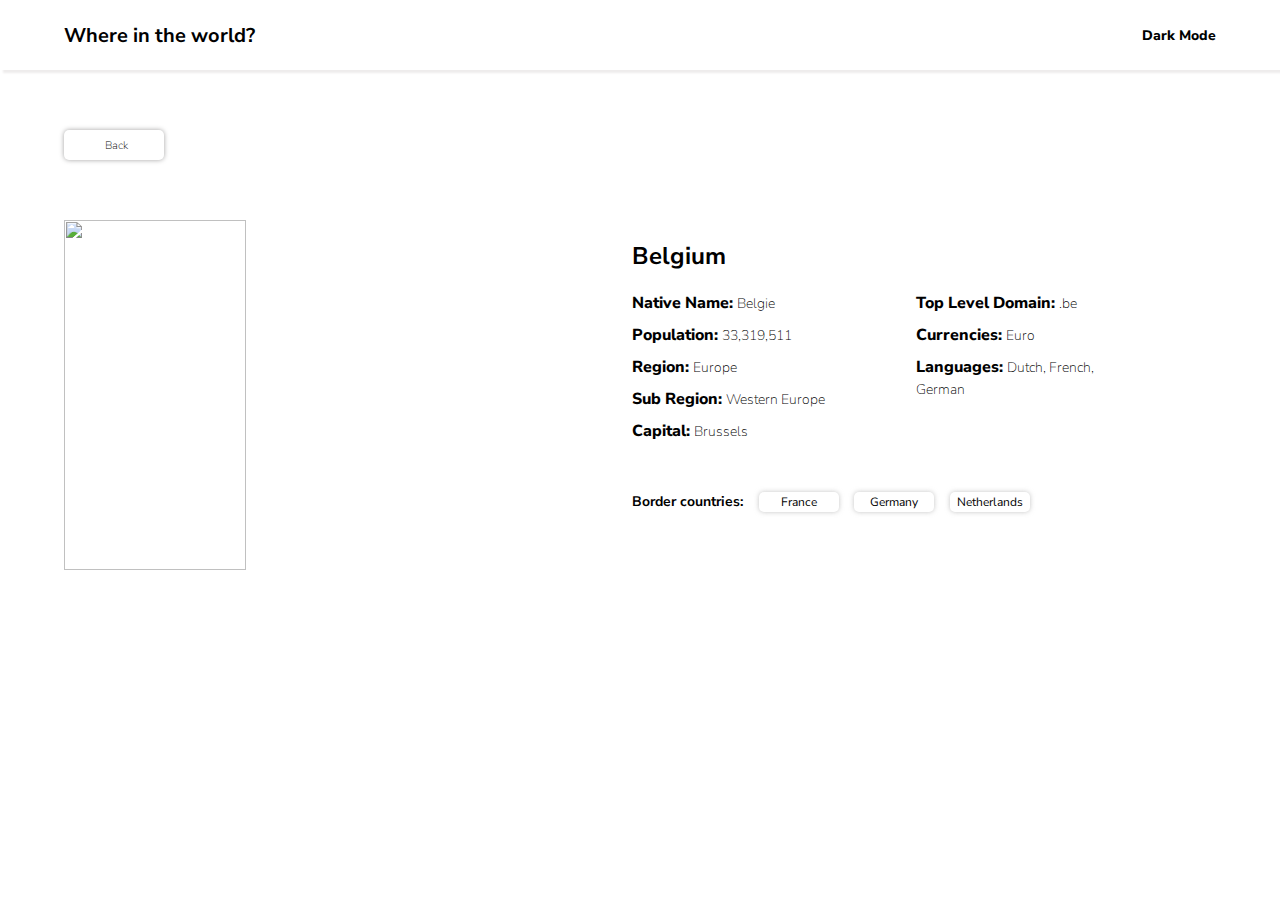
==== details.html @ db7af7ea "Fixing the Font issues" ====
<!DOCTYPE html>
<html lang="en">
<head>
    <meta charset="UTF-8">
    <title>Germany</title>
    <link href='https://fonts.googleapis.com/css?family=Nunito Sans' rel='stylesheet'>

    <link rel="stylesheet" href="./index.css">
    <script src="https://kit.fontawesome.com/ff2a8f7fd6.js" crossorigin="anonymous"></script>
</head>
<body style="background-color: white">

<nav>
    <div class="name">
        <h3>Where in the world?</h3>
    </div>
    <div class="mode">
        <i class="fa-regular fa-moon"></i>Dark Mode
    </div>
</nav>

<div class="container" id="back">
    <a class="btn" href="./index.html">
        <i class="fa-solid fa-arrow-left-long"></i>
        <span> Back</span>
    </a>
</div>

<div class="container" id="detailsContainer">
    <img class="img" src="./flags/bel.png" alt="">
    <div class="details" id="details">
        <h2 class="title">Belgium</h2>
        <div class="information" >
            <label>
                Native Name:
                <span>Belgie</span>
            </label>
            <label>
                Population:
                <span>33,319,511</span>
            </label>
            <label>
                Region:
                <span>Europe</span>
            </label>
            <label>
                Sub Region:
                <span>Western Europe</span>
            </label>

            <label id="capital">
                Capital:
                <span>Brussels</span>
            </label>
            <label>
                Top Level Domain:
                <span>.be</span>
            </label>
            <label>
                Currencies:
                <span>Euro</span>
            </label>

            <label>
                Languages:
                <span>Dutch, French, German</span>
            </label>
        </div>
        <div class="border-countries">
            <label>
               <span id="countries">Border countries:</span>
                <a class="btn" href="./index.html">
                    France
                </a>
                <a class="btn" href="./index.html">
                    Germany
                </a>
                <a class="btn" href="./index.html">
                    Netherlands
                </a>
            </label>
        </div>
    </div>

</div>

</body>

</html>
---- index.css ----
body {
    font-weight: 800;
    font-family: 'Nunito Sans';
    margin: 0;
    background-color: #fafafa;
}

nav {
    background-color: white;
    display: flex;
    justify-content: space-between;
    align-items: center;
    height: 70px;
    width: 100%;
    box-shadow: 3px 3px 2px #eeecec;
}

nav h3 {
    font-size: 20px
}

.container {
    margin: 50px 80px 50px 5%;
    display: flex;
    flex-flow: wrap;
    justify-content: space-between;
}

.Flags-container {
    margin: 50px 80px 50px 5%;
    display: grid;
    flex-flow: wrap;
    justify-content: space-between;
    /*grid-template-columns: 1fr 1fr 1fr 1fr;*/
    column-gap: 8%;
    /*row-gap: 70px;*/
    grid-template-columns: repeat(auto-fill, minmax(230px, 1fr));
    grid-auto-rows: minmax(230px, auto);
}
@media only screen and (max-width: 1100px) {

    .Flags-container {

        grid-template-columns: repeat(auto-fill, minmax(200px, 1fr));
        grid-auto-rows: minmax(200px, auto);
    }
}

.searchContainer {
    width: 33%;
    border-radius: 3px;
    display: flex;
    box-shadow: 0 0 5px rgba(177, 173, 173, 0.19);
    /*min-width: 200px;*/
    background-color: white;
}


.fa-solid {
    background-color: white;
    margin: 15px;

}

.search {
    width: 100%;
    border: 0;
    border-radius: 5px;
}

.search:focus, .filter:focus {
    outline: none;
}

.filter {
    border: 0;
    box-shadow: 0 0 5px #ece9e9;
    border-radius: 5px;
    width: 150px;
    padding: 15px;
    position: relative;
    align-content: center;
    background-color: white;
}

.name {
    margin-left: 5%;
}

.mode {
    margin-right: 5%;
    font-size: 14px;
}

.flag {
    border-radius: 5px 5px 0 0;
    width: 230px;
    width: 100%;
    height: 150px;
}

a {
    text-decoration: none;
    color: black;
}

.card {
    border-radius: 5px;
    background-color: white;
    margin-bottom: 70px;
}

.details {
    display: flex;
    flex-flow: column wrap;
    padding-bottom: 40px;
}

.details label, .details h4 {
    margin-left: 20px;
}

.details label {
    margin-bottom: 5px;
}

span {
    font-size: 14px;
    font-weight: 12;
}

.filter:hover {
    cursor: pointer;
}

.filter span {
    background-color: #ffffff;
    height: 20px;
    padding-right: 26px;
    margin-left: 10px;
}

.filter .fa-solid {
    margin: 0px;
    margin-left: -1px;
    font-weight: lighter;
}

.options {

    display: none;
    position: absolute;
    width: 180px;
    border-radius: 5px;
    margin-left: -15px;
    margin-top: 16px;
    box-shadow: 0 0 5px #ece9e9;
    z-index: 1;
    background-color: white;

}

.options option {
    padding: 5px 14px;
    display: block;
}

.filter:hover .options {
    display: block;
}

.filter:hover .options option:hover {
    background-color: rgba(186, 186, 186, 0.62);
}

.card:hover {
    cursor: pointer;
}

@media only screen and (max-width: 375px) {
    /*.container {*/
    /*    flex-flow: column wrap;*/
    /*    justify-content: center;*/
    /*}*/

    /*.flag {*/
    /*    width: 100%;*/
    /*    height: 75%;*/
    /*}*/

    /*.searchContainer {*/
    /*    width: 100%;*/
    /*    margin-bottom: 25px;*/
    /*}*/

    /*.name h1 {*/
    /*    font-size: 17px;*/
    /*}*/

    /*.Flags-container {*/
    /*    grid-template-columns: 1fr;*/
    /*}*/
}


@media only screen and (max-width: 505px) {

    .searchContainer {
        width: 100%;
        margin-bottom: 25px;
    }
}

#back {
    margin-top: 60px
}

#details {
    width: 50%
}

#detailsContainer {
    margin-top: 60px
}

.btn {
    background-color: white;
    box-shadow: 0 0 5px #a3a2a2;
    width: 100px;
    border-radius: 5px;
    height: 30px;
    align-items: center;
    display: flex;
    justify-content: center;
    cursor: pointer;
}

.btn span {
    font-size: 11px;
    margin-left: -8px;
}

.btn .fa-solid {
    margin-left: -3px;
    font-size: 12px;
}

.img {
    width: 40%;
    height: 350px;
}

.information {
    display: flex;
    justify-content: flex-start;
    flex-flow: column wrap;
    height: 170px;
}

.information label {
    margin-left: 0;
    margin-bottom: 10px;
    width: 40%;
}

.border-countries {
    margin-top: 30px;
}

.border-countries .btn {
    font-size: 12px;
    font-weight: normal;
    width: 80px;
    height: 20px;
    box-shadow: 0 0 5px rgba(163, 162, 162, 0.64);
}

.border-countries label {
    margin-left: 0;
    display: flex;
    flex-flow: row wrap;
    justify-content: space-between;
    width: 55%;
}

#countries {
    font-weight: bold;
}

@media only screen and (max-width: 1400px) {
    .border-countries label {
        width: 70%;
    }
}

@media only screen and (max-width: 700px) {
    .information label {
        width: 60%;
    }

    .img {
        width: 50%;
    }
}

@media only screen and (max-width: 575px) {
    .information label {
        font-size: 12px;
    }

    .information label span {
        font-size: 12px;
    }

    .border-countries label {
        width: 100%;
    }
}

@media only screen and (max-width: 375px) {
    .img {
        width: 80%;
        height: 200px;
    }

    .information label {
        width: 100%;
    }

    .information {
        height: 270px;
    }

    #back {
        margin-top: 40px
    }

    .mode, .name h3 {
        font-size: 16px;
    }

    .mode {
        font-size: 12px;
    }

    #details {
        width: 100%
    }

    #capital {
        margin-bottom: 40px;
    }

    #countries {
        width: 100%;
        margin-bottom: 10px;
    }

    .border-countries label {
        width: 80%;
    }

    #detailsContainer {
        width: 100%;
    }
}
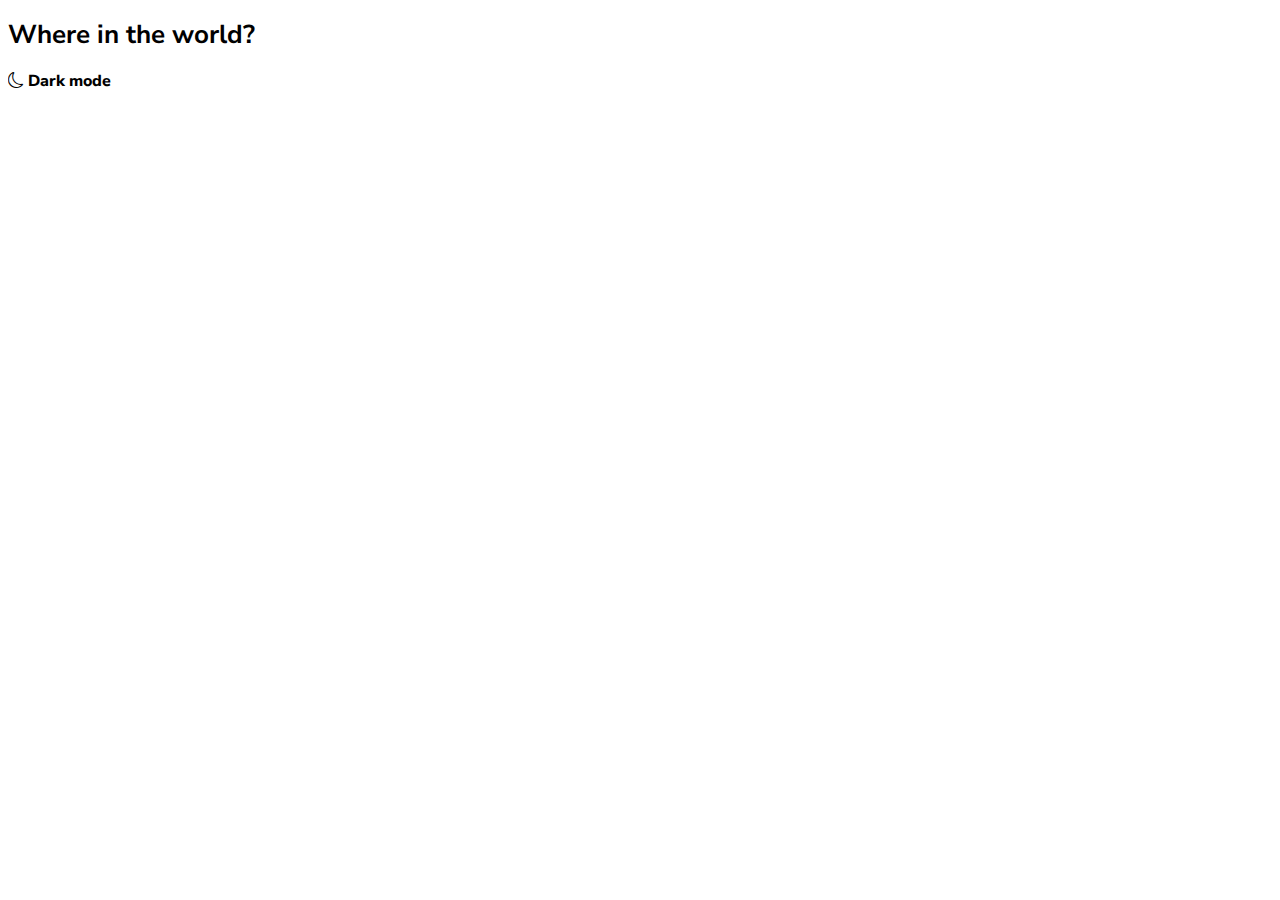
==== commit 24db4012: "Designing the home page" ====
--- a/details.html
+++ b/details.html
@@ -2,88 +2,28 @@
 <html lang="en">
 <head>
     <meta charset="UTF-8">
-    <title>Germany</title>
+    <title>Details</title>
+    <link href="https://cdn.jsdelivr.net/npm/bootstrap@5.2.0/dist/css/bootstrap.min.css" rel="stylesheet"
+          integrity="sha384-gH2yIJqKdNHPEq0n4Mqa/HGKIhSkIHeL5AyhkYV8i59U5AR6csBvApHHNl/vI1Bx" crossorigin="anonymous">
+    <link rel="stylesheet" href="https://cdn.jsdelivr.net/npm/bootstrap-icons@1.9.1/font/bootstrap-icons.css">
+    <link rel="stylesheet" href="./index.css">
     <link href='https://fonts.googleapis.com/css?family=Nunito Sans' rel='stylesheet'>
+</head>
+<body>
 
-    <link rel="stylesheet" href="./index.css">
-    <script src="https://kit.fontawesome.com/ff2a8f7fd6.js" crossorigin="anonymous"></script>
-</head>
-<body style="background-color: white">
 
-<nav>
-    <div class="name">
-        <h3>Where in the world?</h3>
-    </div>
-    <div class="mode">
-        <i class="fa-regular fa-moon"></i>Dark Mode
-    </div>
-</nav>
+<header class="navbar align-items-center p-2 ps-5 pe-5 mb-5 bg-white shadow-sm d-flex flex-nowrap justify-content-between">
 
-<div class="container" id="back">
-    <a class="btn" href="./index.html">
-        <i class="fa-solid fa-arrow-left-long"></i>
-        <span> Back</span>
-    </a>
-</div>
-
-<div class="container" id="detailsContainer">
-    <img class="img" src="./flags/bel.png" alt="">
-    <div class="details" id="details">
-        <h2 class="title">Belgium</h2>
-        <div class="information" >
-            <label>
-                Native Name:
-                <span>Belgie</span>
-            </label>
-            <label>
-                Population:
-                <span>33,319,511</span>
-            </label>
-            <label>
-                Region:
-                <span>Europe</span>
-            </label>
-            <label>
-                Sub Region:
-                <span>Western Europe</span>
-            </label>
-
-            <label id="capital">
-                Capital:
-                <span>Brussels</span>
-            </label>
-            <label>
-                Top Level Domain:
-                <span>.be</span>
-            </label>
-            <label>
-                Currencies:
-                <span>Euro</span>
-            </label>
-
-            <label>
-                Languages:
-                <span>Dutch, French, German</span>
-            </label>
-        </div>
-        <div class="border-countries">
-            <label>
-               <span id="countries">Border countries:</span>
-                <a class="btn" href="./index.html">
-                    France
-                </a>
-                <a class="btn" href="./index.html">
-                    Germany
-                </a>
-                <a class="btn" href="./index.html">
-                    Netherlands
-                </a>
-            </label>
-        </div>
+    <div class="navbar-brand ms-4">
+        <h1 class="mt-2">Where in the world?</h1>
     </div>
 
+    <div class="me-4 align-items-center "><i class="bi bi-moon "></i> Dark mode</div>
+</header>
+
+<div>
+    
 </div>
 
 </body>
-
 </html>
--- a/index.css
+++ b/index.css
@@ -1,366 +1,85 @@
 body {
     font-weight: 800;
     font-family: 'Nunito Sans';
-    margin: 0;
-    background-color: #fafafa;
 }
 
-nav {
-    background-color: white;
-    display: flex;
-    justify-content: space-between;
-    align-items: center;
-    height: 70px;
-    width: 100%;
-    box-shadow: 3px 3px 2px #eeecec;
+.navbar h1{
+    font-size: 26px;
+    font-weight: bold;
 }
-
-nav h3 {
-    font-size: 20px
-}
-
-.container {
-    margin: 50px 80px 50px 5%;
-    display: flex;
-    flex-flow: wrap;
-    justify-content: space-between;
-}
-
-.Flags-container {
-    margin: 50px 80px 50px 5%;
-    display: grid;
-    flex-flow: wrap;
-    justify-content: space-between;
-    /*grid-template-columns: 1fr 1fr 1fr 1fr;*/
-    column-gap: 8%;
-    /*row-gap: 70px;*/
-    grid-template-columns: repeat(auto-fill, minmax(230px, 1fr));
-    grid-auto-rows: minmax(230px, auto);
-}
-@media only screen and (max-width: 1100px) {
-
-    .Flags-container {
-
-        grid-template-columns: repeat(auto-fill, minmax(200px, 1fr));
-        grid-auto-rows: minmax(200px, auto);
-    }
-}
-
-.searchContainer {
-    width: 33%;
-    border-radius: 3px;
-    display: flex;
-    box-shadow: 0 0 5px rgba(177, 173, 173, 0.19);
-    /*min-width: 200px;*/
-    background-color: white;
-}
-
-
-.fa-solid {
-    background-color: white;
-    margin: 15px;
-
-}
-
 .search {
-    width: 100%;
-    border: 0;
-    border-radius: 5px;
-}
-
-.search:focus, .filter:focus {
-    outline: none;
+    width: 500px;
 }
 
 .filter {
-    border: 0;
-    box-shadow: 0 0 5px #ece9e9;
-    border-radius: 5px;
-    width: 150px;
-    padding: 15px;
-    position: relative;
-    align-content: center;
-    background-color: white;
+    width: 200px;
 }
 
-.name {
-    margin-left: 5%;
-}
-
-.mode {
-    margin-right: 5%;
-    font-size: 14px;
-}
-
-.flag {
-    border-radius: 5px 5px 0 0;
-    width: 230px;
-    width: 100%;
-    height: 150px;
-}
-
-a {
+a, a:hover{
     text-decoration: none;
     color: black;
 }
 
-.card {
-    border-radius: 5px;
-    background-color: white;
+.gx-5{
+    --bs-gutter-x: 5rem;
+}
+
+.card{
+    background-color: #fafafafa;
     margin-bottom: 70px;
 }
-
-.details {
-    display: flex;
-    flex-flow: column wrap;
-    padding-bottom: 40px;
+.card-img-top{
+    object-fit: cover;
+    height: 160px;
 }
 
-.details label, .details h4 {
-    margin-left: 20px;
+.card-body{
+border-bottom-left-radius: 5px;
+border-bottom-right-radius: 5px
 }
 
-.details label {
-    margin-bottom: 5px;
+.fs-6{
+ font-size: .9rem!important;
+}
+.control {
+    margin-left: 72px;
+    margin-right: 72px;
 }
 
-span {
-    font-size: 14px;
-    font-weight: 12;
-}
-
-.filter:hover {
-    cursor: pointer;
-}
-
-.filter span {
-    background-color: #ffffff;
-    height: 20px;
-    padding-right: 26px;
-    margin-left: 10px;
-}
-
-.filter .fa-solid {
-    margin: 0px;
-    margin-left: -1px;
-    font-weight: lighter;
-}
-
-.options {
-
-    display: none;
-    position: absolute;
-    width: 180px;
-    border-radius: 5px;
-    margin-left: -15px;
-    margin-top: 16px;
-    box-shadow: 0 0 5px #ece9e9;
-    z-index: 1;
-    background-color: white;
-
-}
-
-.options option {
-    padding: 5px 14px;
-    display: block;
-}
-
-.filter:hover .options {
-    display: block;
-}
-
-.filter:hover .options option:hover {
-    background-color: rgba(186, 186, 186, 0.62);
-}
-
-.card:hover {
-    cursor: pointer;
-}
-
-@media only screen and (max-width: 375px) {
-    /*.container {*/
-    /*    flex-flow: column wrap;*/
-    /*    justify-content: center;*/
-    /*}*/
-
-    /*.flag {*/
-    /*    width: 100%;*/
-    /*    height: 75%;*/
-    /*}*/
-
-    /*.searchContainer {*/
-    /*    width: 100%;*/
-    /*    margin-bottom: 25px;*/
-    /*}*/
-
-    /*.name h1 {*/
-    /*    font-size: 17px;*/
-    /*}*/
-
-    /*.Flags-container {*/
-    /*    grid-template-columns: 1fr;*/
-    /*}*/
-}
-
-
-@media only screen and (max-width: 505px) {
-
-    .searchContainer {
-        width: 100%;
-        margin-bottom: 25px;
+@media only screen and (max-width: 862px) {
+    .search{
+        margin-bottom: 35px;
     }
 }
 
-#back {
-    margin-top: 60px
-}
-
-#details {
-    width: 50%
-}
-
-#detailsContainer {
-    margin-top: 60px
-}
-
-.btn {
-    background-color: white;
-    box-shadow: 0 0 5px #a3a2a2;
-    width: 100px;
-    border-radius: 5px;
-    height: 30px;
-    align-items: center;
-    display: flex;
-    justify-content: center;
-    cursor: pointer;
-}
-
-.btn span {
-    font-size: 11px;
-    margin-left: -8px;
-}
-
-.btn .fa-solid {
-    margin-left: -3px;
-    font-size: 12px;
-}
-
-.img {
-    width: 40%;
-    height: 350px;
-}
-
-.information {
-    display: flex;
-    justify-content: flex-start;
-    flex-flow: column wrap;
-    height: 170px;
-}
-
-.information label {
-    margin-left: 0;
-    margin-bottom: 10px;
-    width: 40%;
-}
-
-.border-countries {
-    margin-top: 30px;
-}
-
-.border-countries .btn {
-    font-size: 12px;
-    font-weight: normal;
-    width: 80px;
-    height: 20px;
-    box-shadow: 0 0 5px rgba(163, 162, 162, 0.64);
-}
-
-.border-countries label {
-    margin-left: 0;
-    display: flex;
-    flex-flow: row wrap;
-    justify-content: space-between;
-    width: 55%;
-}
-
-#countries {
-    font-weight: bold;
-}
-
-@media only screen and (max-width: 1400px) {
-    .border-countries label {
-        width: 70%;
+@media only screen and (max-width: 519px) {
+    .navbar h1{
+        font-size: 20px;
+        font-weight: bold;
+    }
+    .navbar .me-4{
+        font-size: 14px;
     }
 }
-
-@media only screen and (max-width: 700px) {
-    .information label {
-        width: 60%;
+@media only screen and (max-width: 450px) {
+    .search{
+        width: 100%;
+    }
+    .control{
+        width: 70%;
+        margin-left: 39px;
+    }
+    .navbar{
+        padding-right: 15px !important;
+        padding-left: 15px !important;
+    }
+    .navbar h1{
+        font-size: 16px;
+        font-weight: bold;
     }
 
-    .img {
-        width: 50%;
+    .margin-sm{
+        margin-right: 60px;
+        margin-left: 60px;
     }
 }
-
-@media only screen and (max-width: 575px) {
-    .information label {
-        font-size: 12px;
-    }
-
-    .information label span {
-        font-size: 12px;
-    }
-
-    .border-countries label {
-        width: 100%;
-    }
-}
-
-@media only screen and (max-width: 375px) {
-    .img {
-        width: 80%;
-        height: 200px;
-    }
-
-    .information label {
-        width: 100%;
-    }
-
-    .information {
-        height: 270px;
-    }
-
-    #back {
-        margin-top: 40px
-    }
-
-    .mode, .name h3 {
-        font-size: 16px;
-    }
-
-    .mode {
-        font-size: 12px;
-    }
-
-    #details {
-        width: 100%
-    }
-
-    #capital {
-        margin-bottom: 40px;
-    }
-
-    #countries {
-        width: 100%;
-        margin-bottom: 10px;
-    }
-
-    .border-countries label {
-        width: 80%;
-    }
-
-    #detailsContainer {
-        width: 100%;
-    }
-}
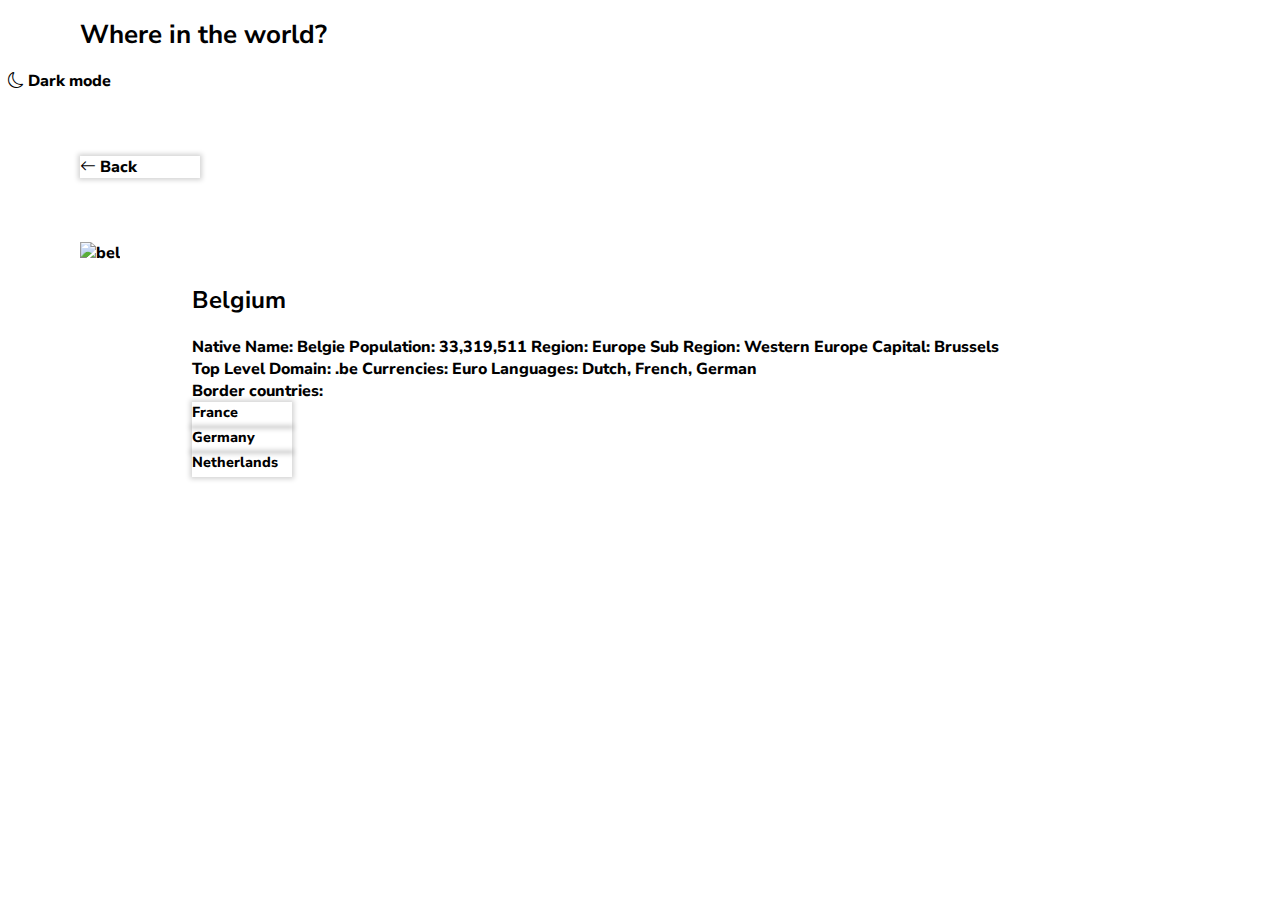
==== commit c9da8d85: "Making the Select hoverable" ====
--- a/details.html
+++ b/details.html
@@ -12,17 +12,92 @@
 <body>
 
 
-<header class="navbar align-items-center p-2 ps-5 pe-5 mb-5 bg-white shadow-sm d-flex flex-nowrap justify-content-between">
+<header class="navbar align-items-center pt-2 pb-2 bg-white shadow-sm d-flex flex-nowrap justify-content-between">
 
-    <div class="navbar-brand ms-4">
+    <div class="navbar-brand control-start">
         <h1 class="mt-2">Where in the world?</h1>
     </div>
 
-    <div class="me-4 align-items-center "><i class="bi bi-moon "></i> Dark mode</div>
+    <div class="align-items-center control-end"><i class="bi bi-moon "></i> Dark mode</div>
+
 </header>
 
-<div>
-    
+
+<div class="control-start back-shadow rounded d-flex justify-content-center p-2 fw-light align-items-center back">
+    <a href="./">
+        <i class="bi bi-arrow-left"> </i>
+        <span class="ms-1"> Back</span>
+    </a>
+</div>
+
+<div class="control-start control-end details-country d-flex flex-sm-column flex-md-row justify-content-between">
+    <img src="./flags/bel.svg" alt="bel" class="flag shadow-sm">
+    <div class=" w-50 details details-margin">
+        <h2 class="fw-bold mt-5 mb-4 fs-2">Belgium</h2>
+        <div class="d-flex justify-content-between w-100 mb-5 flex-wrap">
+            <div class="d-flex flex-column mb-4">
+                <label class="mb-2">
+                    Native Name:
+                    <span class="fw-light">Belgie</span>
+                </label>
+                <label class="mb-2">
+                    Population:
+                    <span class="fw-light">33,319,511</span>
+                </label>
+                <label class="mb-2">
+                    Region:
+                    <span class="fw-light">Europe</span>
+                </label>
+                <label class="mb-2">
+                    Sub Region:
+                    <span class="fw-light">Western Europe</span>
+                </label>
+
+                <label class="mb-2" id="capital">
+                    Capital:
+                    <span class="fw-light">Brussels</span>
+                </label>
+            </div>
+            <div class="d-flex flex-column">
+
+                <label class="mb-2">
+                    Top Level Domain:
+                    <span class="fw-light">.be</span>
+                </label>
+                <label class="mb-2">
+                    Currencies:
+                    <span class="fw-light">Euro</span>
+                </label>
+
+                <label class="mb-2">
+                    Languages:
+                    <span class="fw-light">Dutch, French, German</span>
+                </label>
+            </div>
+        </div>
+        <div class="d-flex  flex-wrap align-middle">
+            <label class="me-3 mb-2">
+                Border countries:
+            </label>
+            <div class="d-flex mb-5">
+                <div class="back-shadow border-0 rounded fw-light fs-6 text-center align-center ps-1 pt-0 pe-1 pb-0 me-3 btn1">
+                    <a href="./">
+                        France
+                    </a>
+                </div>
+                <div class="back-shadow border-0 rounded fw-light fs-6 text-center align-center ps-1 pt-0 pe-1 pb-0 me-3 btn1">
+                    <a href="./">
+                        Germany
+                    </a>
+                </div>
+                <div class="back-shadow border-0 rounded fw-light fs-6 text-center align-center ps-1 pt-0 pe-1 pb-0 me-3 btn1">
+                    <a href="./">
+                        Netherlands
+                    </a>
+                </div>
+            </div>
+        </div>
+    </div>
 </div>
 
 </body>
--- a/index.css
+++ b/index.css
@@ -3,10 +3,11 @@
     font-family: 'Nunito Sans';
 }
 
-.navbar h1{
+.navbar h1 {
     font-size: 26px;
     font-weight: bold;
 }
+
 .search {
     width: 500px;
 }
@@ -15,71 +16,179 @@
     width: 200px;
 }
 
-a, a:hover{
+a, a:hover {
     text-decoration: none;
     color: black;
 }
 
-.gx-5{
+.gx-5 {
     --bs-gutter-x: 5rem;
 }
 
-.card{
+.card {
     background-color: #fafafafa;
     margin-bottom: 70px;
 }
-.card-img-top{
+
+.card-img-top {
     object-fit: cover;
     height: 160px;
 }
 
-.card-body{
-border-bottom-left-radius: 5px;
-border-bottom-right-radius: 5px
+.card-body {
+    border-bottom-left-radius: 5px;
+    border-bottom-right-radius: 5px
 }
 
-.fs-6{
- font-size: .9rem!important;
+.fs-6 {
+    font-size: .9rem !important;
 }
-.control {
+
+.control-start {
     margin-left: 72px;
+}
+
+.control-end {
     margin-right: 72px;
 }
 
 @media only screen and (max-width: 862px) {
-    .search{
+    .search {
+        width: 300px;
+        /*margin-bottom: 35px;*/
+    }
+}
+
+@media only screen and (max-width: 643px) {
+
+    .search {
         margin-bottom: 35px;
     }
 }
 
 @media only screen and (max-width: 519px) {
-    .navbar h1{
+    .navbar h1 {
         font-size: 20px;
         font-weight: bold;
     }
-    .navbar .me-4{
+
+    .navbar .me-4 {
         font-size: 14px;
     }
 }
+
 @media only screen and (max-width: 450px) {
-    .search{
+    .search {
         width: 100%;
     }
-    .control{
-        width: 70%;
+
+    .control-start {
         margin-left: 39px;
     }
-    .navbar{
-        padding-right: 15px !important;
-        padding-left: 15px !important;
+
+    .control-end {
+        font-size: 14px;
+        margin-right: 39px;
     }
-    .navbar h1{
+
+    .control {
+        width: 70%;
+    }
+
+    .navbar h1 {
         font-size: 16px;
         font-weight: bold;
     }
 
-    .margin-sm{
+    .margin-sm {
         margin-right: 60px;
         margin-left: 60px;
     }
 }
+
+.back {
+    width: 120px;
+    cursor: pointer;
+    margin-top: 4rem;
+    margin-bottom: 4rem;
+}
+
+.back-shadow {
+    box-shadow: 0 0 0.3rem 0.1rem rgba(0, 0, 0, .175);
+}
+
+.flag {
+    width: 560px;
+    height: 400px;
+}
+
+.details-margin {
+
+    margin-left: 7rem !important;
+}
+
+.btn1 {
+    width: 100px;
+    height: 25px;
+}
+
+@media only screen and  (max-width: 1050px) {
+
+    .flag {
+        width: 400px;
+        height: 400px;
+    }
+
+    .details-country {
+        flex-flow: column wrap;
+    }
+
+    .details {
+        margin-left: 0 !important;
+    }
+}
+
+
+@media only screen and  (max-width: 768px) {
+
+    .flag {
+        width: 360px;
+        height: 200px;
+    }
+
+}
+
+@media only screen and  (max-width: 440px) {
+    .flag {
+        width: 250px;
+        height: 150px;
+    }
+
+    .details {
+        width: 100% !important;
+    }
+
+    .details label.mb-2 {
+        width: 100%;
+    }
+
+    .btn1 {
+        font-size: 12px !important;
+        width: 75px;
+    }
+}
+
+.dropdown{
+    cursor: pointer;
+}
+.dropdown:hover .dropdown-menu {
+    display: block;
+    padding-left: 10px !important;
+    margin-left: -16px !important;
+    margin-top: 45px !important;
+    padding-right: 8px!important;
+    border: 0 !important;
+    min-width: 12.5rem!important;
+    box-shadow: 0 .125rem .25rem rgba(0,0,0,.075)!important;
+
+}
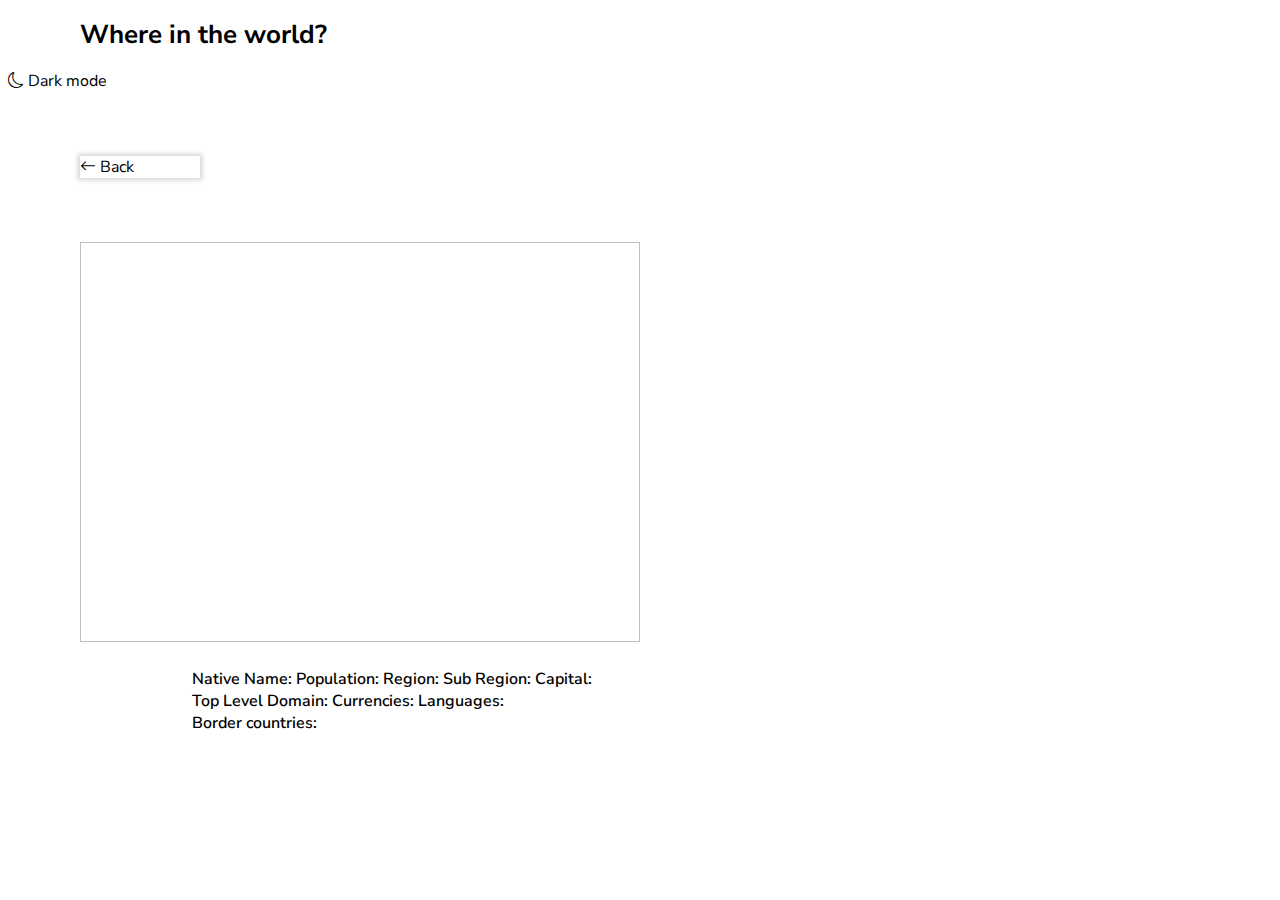
==== commit 2a4a87a7: "Fixin' the Dark mode color and others" ====
--- a/details.html
+++ b/details.html
@@ -6,99 +6,94 @@
     <link href="https://cdn.jsdelivr.net/npm/bootstrap@5.2.0/dist/css/bootstrap.min.css" rel="stylesheet"
           integrity="sha384-gH2yIJqKdNHPEq0n4Mqa/HGKIhSkIHeL5AyhkYV8i59U5AR6csBvApHHNl/vI1Bx" crossorigin="anonymous">
     <link rel="stylesheet" href="https://cdn.jsdelivr.net/npm/bootstrap-icons@1.9.1/font/bootstrap-icons.css">
+
+    <script src="https://cdn.jsdelivr.net/npm/bootstrap@5.2.0/dist/js/bootstrap.bundle.min.js"
+            integrity="sha384-A3rJD856KowSb7dwlZdYEkO39Gagi7vIsF0jrRAoQmDKKtQBHUuLZ9AsSv4jD4Xa"
+            crossorigin="anonymous"></script>
+
     <link rel="stylesheet" href="./index.css">
-    <link href='https://fonts.googleapis.com/css?family=Nunito Sans' rel='stylesheet'>
+
+    <link rel="preconnect" href="https://fonts.googleapis.com">
+    <link rel="preconnect" href="https://fonts.gstatic.com" crossorigin>
+    <link href="https://fonts.googleapis.com/css2?family=Nunito+Sans:wght@300;600;800&display=swap" rel="stylesheet">
 </head>
 <body>
 
-
-<header class="navbar align-items-center pt-2 pb-2 bg-white shadow-sm d-flex flex-nowrap justify-content-between">
+<header class="navbar align-items-center pt-2 pb-2 bg-white shadow-sm d-flex flex-nowrap justify-content-between toggle">
 
     <div class="navbar-brand control-start">
-        <h1 class="mt-2">Where in the world?</h1>
+        <h1 class="mt-2 toggle">Where in the world?</h1>
     </div>
 
-    <div class="align-items-center control-end"><i class="bi bi-moon "></i> Dark mode</div>
+    <div class="align-items-center control-end mood fw-bold " id="mode" onclick="toggleMode()">
+        <i class="bi bi-moon toggle"></i> Dark mode
+    </div>
 
 </header>
 
 
-<div class="control-start back-shadow rounded d-flex justify-content-center p-2 fw-light align-items-center back">
-    <a href="./">
+<div class="control-start back-shadow rounded toggle d-flex justify-content-center p-2 fw-light align-items-center back">
+    <a href="./index.html" class="toggle">
         <i class="bi bi-arrow-left"> </i>
         <span class="ms-1"> Back</span>
     </a>
 </div>
 
 <div class="control-start control-end details-country d-flex flex-sm-column flex-md-row justify-content-between">
-    <img src="./flags/bel.svg" alt="bel" class="flag shadow-sm">
+    <img alt="" class="flag shadow-sm" id="img">
     <div class=" w-50 details details-margin">
-        <h2 class="fw-bold mt-5 mb-4 fs-2">Belgium</h2>
+        <h2 class="fw-bold mt-5 mb-4 fs-2" id="name"></h2>
         <div class="d-flex justify-content-between w-100 mb-5 flex-wrap">
             <div class="d-flex flex-column mb-4">
                 <label class="mb-2">
                     Native Name:
-                    <span class="fw-light">Belgie</span>
+                    <span class="fw-light" id="native-name"></span>
                 </label>
                 <label class="mb-2">
                     Population:
-                    <span class="fw-light">33,319,511</span>
+                    <span class="fw-light" id="population"></span>
                 </label>
                 <label class="mb-2">
                     Region:
-                    <span class="fw-light">Europe</span>
+                    <span class="fw-light" id="region"></span>
                 </label>
                 <label class="mb-2">
                     Sub Region:
-                    <span class="fw-light">Western Europe</span>
+                    <span class="fw-light" id="subregion"></span>
                 </label>
 
-                <label class="mb-2" id="capital">
+                <label class="mb-2">
                     Capital:
-                    <span class="fw-light">Brussels</span>
+                    <span class="fw-light" id="capital"></span>
                 </label>
             </div>
             <div class="d-flex flex-column">
 
                 <label class="mb-2">
                     Top Level Domain:
-                    <span class="fw-light">.be</span>
+                    <span class="fw-light" id="domain"></span>
                 </label>
                 <label class="mb-2">
                     Currencies:
-                    <span class="fw-light">Euro</span>
+                    <span class="fw-light" id="currency"></span>
                 </label>
 
                 <label class="mb-2">
                     Languages:
-                    <span class="fw-light">Dutch, French, German</span>
+                    <span class="fw-light" id="lang"></span>
                 </label>
             </div>
         </div>
-        <div class="d-flex  flex-wrap align-middle">
+        <div class="d-flex  align-middle">
             <label class="me-3 mb-2">
                 Border countries:
             </label>
-            <div class="d-flex mb-5">
-                <div class="back-shadow border-0 rounded fw-light fs-6 text-center align-center ps-1 pt-0 pe-1 pb-0 me-3 btn1">
-                    <a href="./">
-                        France
-                    </a>
-                </div>
-                <div class="back-shadow border-0 rounded fw-light fs-6 text-center align-center ps-1 pt-0 pe-1 pb-0 me-3 btn1">
-                    <a href="./">
-                        Germany
-                    </a>
-                </div>
-                <div class="back-shadow border-0 rounded fw-light fs-6 text-center align-center ps-1 pt-0 pe-1 pb-0 me-3 btn1">
-                    <a href="./">
-                        Netherlands
-                    </a>
-                </div>
+            <div class="d-flex flex-wrap mb-5" id="countries">
             </div>
         </div>
     </div>
 </div>
+<script src="details.js"></script>
 
 </body>
 </html>
--- a/index.css
+++ b/index.css
@@ -1,6 +1,5 @@
 body {
-    font-weight: 800;
-    font-family: 'Nunito Sans';
+    font-family: 'Nunito Sans', sans-serif;
 }
 
 .navbar h1 {
@@ -25,19 +24,30 @@
     --bs-gutter-x: 5rem;
 }
 
-.card {
-    background-color: #fafafafa;
-    margin-bottom: 70px;
+.gy-5{
+    --bs-gutter-y: 4rem;
+}
+.btn:focus, .btn:active{
+ box-shadow: none;
+}
+
+.form-control:focus{
+    box-shadow: none;
 }
 
 .card-img-top {
     object-fit: cover;
-    height: 160px;
+    width: 100%;
+    height: 170px;
 }
 
 .card-body {
     border-bottom-left-radius: 5px;
-    border-bottom-right-radius: 5px
+    border-bottom-right-radius: 5px;
+}
+
+.dropdown-item, button.btn {
+    font-weight: 600;
 }
 
 .fs-6 {
@@ -50,16 +60,19 @@
 
 .control-end {
     margin-right: 72px;
+}
+
+.card-title{
+    font-size: 1.15rem!important;
 }
 
 @media only screen and (max-width: 862px) {
     .search {
         width: 300px;
-        /*margin-bottom: 35px;*/
-    }
-}
-
-@media only screen and (max-width: 643px) {
+    }
+}
+
+@media only screen and (max-width: 660px) {
 
     .search {
         margin-bottom: 35px;
@@ -80,6 +93,12 @@
 @media only screen and (max-width: 450px) {
     .search {
         width: 100%;
+    }
+
+    .search-container {
+        width: 87%!important;
+        margin-left: 22px!important;
+        margin-top: 19px!important;
     }
 
     .control-start {
@@ -120,6 +139,7 @@
 .flag {
     width: 560px;
     height: 400px;
+    object-fit: cover;
 }
 
 .details-margin {
@@ -128,14 +148,19 @@
 }
 
 .btn1 {
-    width: 100px;
-    height: 25px;
+    min-width: 170px;
+    max-width: 210px;
+    height: 30px;
+}
+
+.align-middle1 {
+    vertical-align: -webkit-baseline-middle !important;
 }
 
 @media only screen and  (max-width: 1050px) {
 
     .flag {
-        width: 400px;
+        width: 500px;
         height: 400px;
     }
 
@@ -154,6 +179,10 @@
     .flag {
         width: 360px;
         height: 200px;
+    }
+
+    .details {
+        width: 100% !important;
     }
 
 }
@@ -164,9 +193,6 @@
         height: 150px;
     }
 
-    .details {
-        width: 100% !important;
-    }
 
     .details label.mb-2 {
         width: 100%;
@@ -174,21 +200,66 @@
 
     .btn1 {
         font-size: 12px !important;
-        width: 75px;
-    }
-}
-
-.dropdown{
+        /*width: 130px;*/
+    }
+}
+
+.dropdown {
     cursor: pointer;
 }
-.dropdown:hover .dropdown-menu {
-    display: block;
+
+.dropdown-menu {
+
+    padding-top: 10px;
+    padding-bottom: 10px;
     padding-left: 10px !important;
-    margin-left: -16px !important;
-    margin-top: 45px !important;
-    padding-right: 8px!important;
+    margin-top: 2px !important;
+    padding-right: 8px !important;
     border: 0 !important;
-    min-width: 12.5rem!important;
-    box-shadow: 0 .125rem .25rem rgba(0,0,0,.075)!important;
-
-}
+    min-width: 12.5rem !important;
+}
+
+.mood:hover {
+    cursor: pointer;
+    box-shadow: 0 4px 2px -2px rgba(0, 0, 0, .075);
+}
+
+.big-x:hover {
+    background-color: blue;
+}
+
+.clear {
+    display: none;
+    font-size: 12px !important;
+
+}
+
+.clear:hover {
+    text-decoration: underline;
+}
+
+.bg-toggle{
+    background-color: #202c37!important;
+    color: white !important;
+}
+
+.element-toggle{
+    background-color: #2b3945!important;
+    color: white !important;
+}
+
+.text-toggle{
+    color: white;
+}
+
+.dropdown-item-shadow:hover {
+    background-color: rgba(255, 255, 255, 0.35) !important;
+}
+
+.dark:hover {
+    box-shadow: 0 4px 2px -2px rgba(255 255 255);
+}
+
+label{
+    font-weight: 600;
+}
